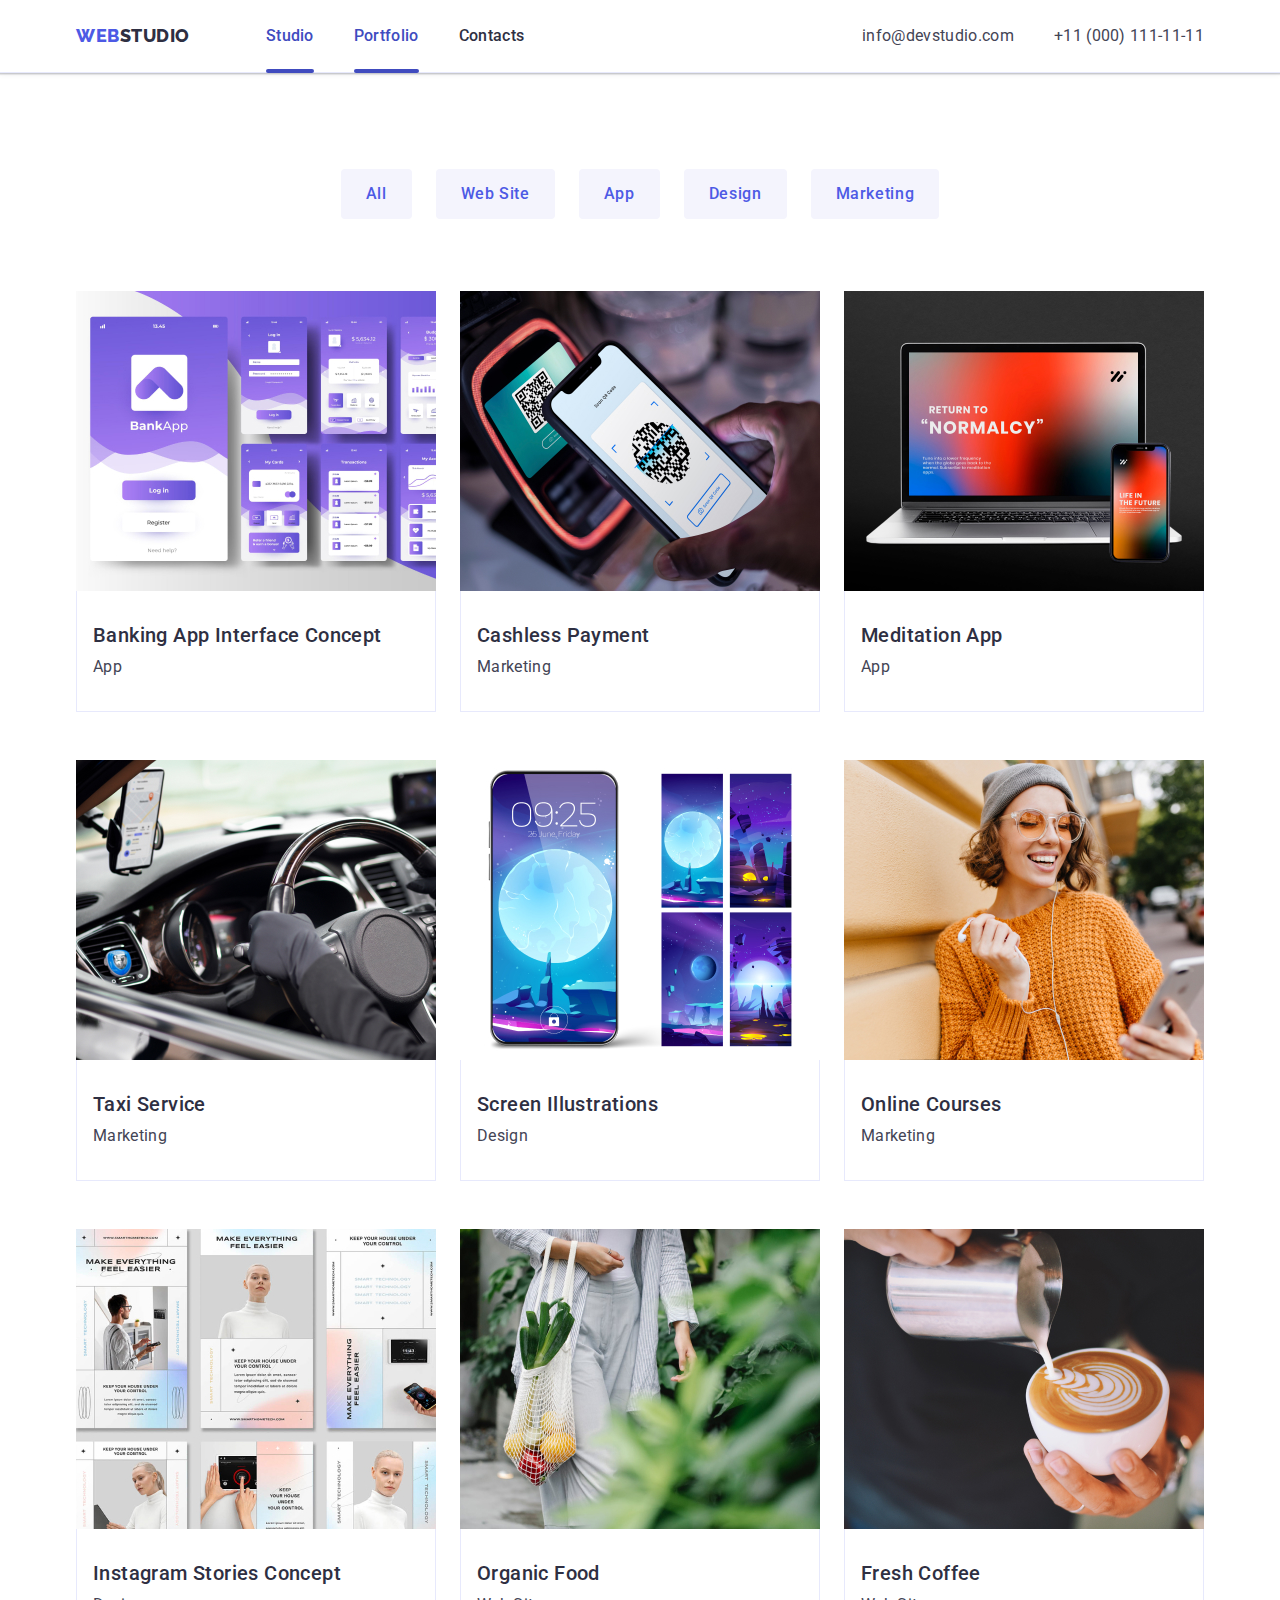
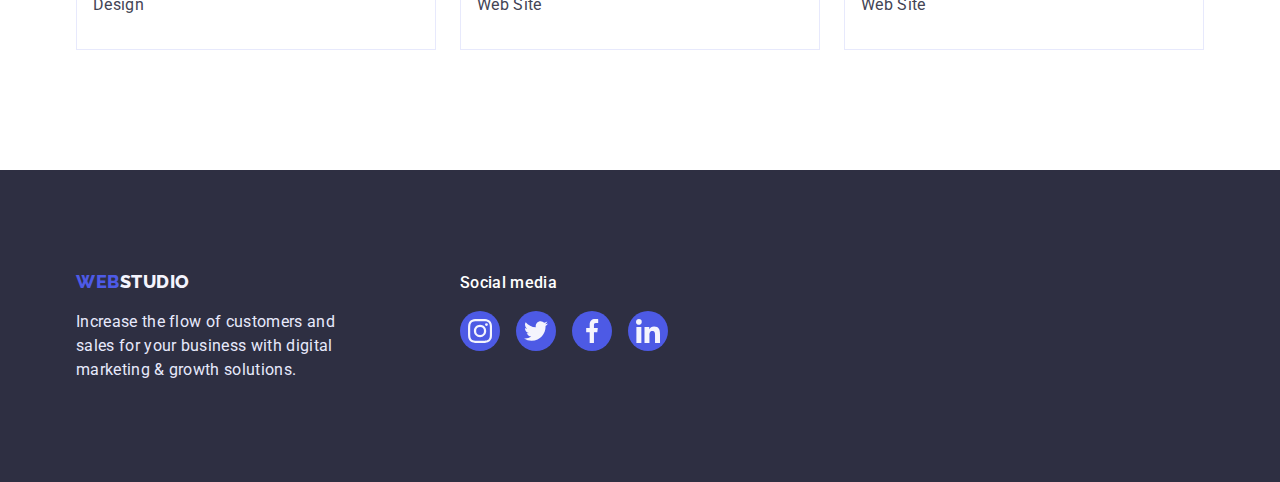
==== portfolio.html @ e7338d20 "Initial commit" ====
<!DOCTYPE html>
<html lang="en">

<head>
  <meta charset="UTF-8" />
  <meta http-equiv="X-UA-Compatible" content="IE=edge" />
  <meta name="viewport" content="width=device-width, initial-scale=1.0" />
  <title>Portfolio</title>
  <link rel="preconnect" href="https://fonts.googleapis.com" />
  <link rel="preconnect" href="https://fonts.gstatic.com" crossorigin />
  <link href="https://fonts.googleapis.com/css2?family=Raleway:wght@800&family=Roboto:wght@400;500;700;900&display=swap"
    rel="stylesheet" />
  <link rel="stylesheet" href="https://cdn.jsdelivr.net/npm/modern-normalize@1.1.0/modern-normalize.min.css" />
  <link rel="stylesheet" href="./css/styles.css" />
</head>

<body>
  <!-- Header -->
  <header class="top-header">
    <div class="container header-container">
      <nav class="top-nav">
        <!-- Logo -->
        <a class="logo-link link" href="./index.html">Web<span class="logo-link-dark">Studio</span></a>
        <ul class="menu list">
          <li class="menu-item">
            <a class="menu-link current-link link" href="./index.html">Studio</a>
          </li>
          <li class="menu-item">
            <a class="menu-link current-link link" href="./portfolio.html">Portfolio</a>
          </li>
          <li class="menu-item">
            <a class="menu-link link" href="">Contacts</a>
          </li>
        </ul>
      </nav>
      <address class="address">
        <ul class="contact list">
          <li class="contact-item">
            <a class="contact-info link" href="mailto:info@devstudio.com">info@devstudio.com</a>
          </li>
          <li class="contact-item">
            <a class="contact-info link" href="tel:+110001111111">+11 (000) 111-11-11</a>
          </li>
        </ul>
      </address>
    </div>
  </header>

  <!-- Section #1 Content -->
  <main>
    <section class="portfolio-section section">
      <div class="container">
        <h1 class="visually-hidden">Filters</h1>
        <ul class="filters-list list">
          <li><button class="filters-btn" type="button">All</button></li>
          <li><button class="filters-btn" type="button">Web Site</button></li>
          <li><button class="filters-btn" type="button">App</button></li>
          <li><button class="filters-btn" type="button">Design</button></li>
          <li>
            <button class="filters-btn" type="button">Marketing</button>
          </li>
        </ul>
        <ul class="portfolio-list list">
          <li class="portfolio-item">
            <a class="portfolio-link link" href="">
              <div class="product-description">
                <img src="./images/portfolio/banking-app.jpg" alt="Banking App Interface Concept" width="360"
                  height="300" />
                <p class="overlay">
                  14 Stylish and User-Friendly App Design Concepts · Task
                  Manager App · Calorie Tracker App · Exotic Fruit Ecommerce
                  App · Cloud Storage App
                </p>
              </div>
              <div class="border-text">
                <h2 class="caption">Banking App Interface Concept</h2>
                <p class="text">App</p>
              </div>
            </a>
          </li>
          <li class="portfolio-item">
            <a class="portfolio-link link" href="">
              <div class="product-description"><img src="./images/portfolio/cashless.jpg" alt="Cashless Payment"
                  width="360" height="300" />
                <p class="overlay">
                  14 Stylish and User-Friendly App Design Concepts · Task
                  Manager App · Calorie Tracker App · Exotic Fruit Ecommerce
                  App · Cloud Storage App
                </p>
              </div>
              <div class="border-text">
                <h2 class="caption">Cashless Payment</h2>
                <p class="text">Marketing</p>
              </div>
            </a>
          </li>
          <li class="portfolio-item">
            <a class="portfolio-link link" href="">
              <div class="product-description"><img src="./images/portfolio/meditation-app.jpg" alt="Meditation App"
                  width="360" height="300" />
                <p class="overlay">
                  14 Stylish and User-Friendly App Design Concepts · Task
                  Manager App · Calorie Tracker App · Exotic Fruit Ecommerce
                  App · Cloud Storage App
                </p>
              </div>
              <div class="border-text">
                <h2 class="caption">Meditation App</h2>
                <p class="text">App</p>
              </div>
            </a>
          </li>
          <li class="portfolio-item">
            <a class="portfolio-link link" href="">
              <div class="product-description"><img src="./images/portfolio/taxi-services.jpg" alt="Taxi Service"
                  width="360" height="300" />
                <p class="overlay">
                  14 Stylish and User-Friendly App Design Concepts · Task
                  Manager App · Calorie Tracker App · Exotic Fruit Ecommerce
                  App · Cloud Storage App
                </p>
              </div>
              <div class="border-text">
                <h2 class="caption">Taxi Service</h2>
                <p class="text">Marketing</p>
              </div>
            </a>
          </li>
          <li class="portfolio-item">
            <a class="portfolio-link link" href="">
              <div class="product-description"><img src="./images/portfolio/screen-illustration.jpg"
                  alt="Screen Illustrations" width="360" height="300" />
                <p class="overlay">
                  14 Stylish and User-Friendly App Design Concepts · Task
                  Manager App · Calorie Tracker App · Exotic Fruit Ecommerce
                  App · Cloud Storage App
                </p>
              </div>
              <div class="border-text">
                <h2 class="caption">Screen Illustrations</h2>
                <p class="text">Design</p>
              </div>
            </a>
          </li>
          <li class="portfolio-item">
            <a class="portfolio-link link" href="">
              <div class="product-description"><img src="./images/portfolio/online-courses.jpg" alt="Online Courses"
                  width="360" height="300" />
                <p class="overlay">
                  14 Stylish and User-Friendly App Design Concepts · Task
                  Manager App · Calorie Tracker App · Exotic Fruit Ecommerce
                  App · Cloud Storage App
                </p>
              </div>
              <div class="border-text">
                <h2 class="caption">Online Courses</h2>
                <p class="text">Marketing</p>
              </div>
            </a>
          </li>
          <li class="portfolio-item">
            <a class="portfolio-link link" href="">
              <div class="product-description"><img src="./images/portfolio/instagram-stories.jpg"
                  alt="Instagram Stories Concept" width="360" height="300" />
                <p class="overlay">
                  14 Stylish and User-Friendly App Design Concepts · Task
                  Manager App · Calorie Tracker App · Exotic Fruit Ecommerce
                  App · Cloud Storage App
                </p>
              </div>
              <div class="border-text">
                <h2 class="caption">Instagram Stories Concept</h2>
                <p class="text">Design</p>
              </div>
            </a>
          </li>
          <li class="portfolio-item">
            <a class="portfolio-link link" href="">
              <div class="product-description"><img src="./images/portfolio/organic-food.jpg" alt="Organic Food"
                  width="360" height="300" />
                <p class="overlay">
                  14 Stylish and User-Friendly App Design Concepts · Task
                  Manager App · Calorie Tracker App · Exotic Fruit Ecommerce
                  App · Cloud Storage App
                </p>
              </div>
              <div class="border-text">
                <h2 class="caption">Organic Food</h2>
                <p class="text">Web Site</p>
              </div>
            </a>
          </li>
          <li class="portfolio-item">
            <a class="portfolio-link link" href="">
              <div class="product-description"><img src="./images/portfolio/fresh-coffe.jpg" alt="Fresh Coffee"
                  width="360" height="300" />
                <p class="overlay">
                  14 Stylish and User-Friendly App Design Concepts · Task
                  Manager App · Calorie Tracker App · Exotic Fruit Ecommerce
                  App · Cloud Storage App
                </p>
              </div>
              <div class="border-text">
                <h2 class="caption">Fresh Coffee</h2>
                <p class="text">Web Site</p>
              </div>
            </a>
          </li>
        </ul>
      </div>
    </section>
  </main>
  <!-- Section #2 Footer -->
  <footer class="footer-page">
    <div class="container footer-container">
      <div class="footer-logo-box">
        <a class="logo-link link" href="./index.html">Web<span class="logo-link-white">Studio</span></a>
        <p class="footer-text text">
          Increase the flow of customers and sales for your business with
          digital marketing & growth solutions.
        </p>
      </div>
      <div class="footer-social-box">
        <p class="social-text text">Social media</p>
        <ul class="footer-soc-list list">
          <li class="footer-soc-item">
            <a href="" class="footer-soc-link link">
              <svg width="24" height="24" class="footer-soc-icon">
                <use href="./images/icons.svg#icon-instagram"></use>
              </svg>
            </a>
          </li>
          <li class="footer-soc-item">
            <a href="" class="footer-soc-link link">
              <svg width="24" height="24" class="footer-soc-icon">
                <use href="./images/icons.svg#icon-twitter"></use>
              </svg>
            </a>
          </li>
          <li class="footer-soc-item">
            <a href="" class="footer-soc-link link">
              <svg width="24" height="24" class="footer-soc-icon">
                <use href="./images/icons.svg#icon-facebook"></use>
              </svg>
            </a>
          </li>
          <li class="footer-soc-item">
            <a href="" class="footer-soc-link link">
              <svg width="24" height="24" class="footer-soc-icon">
                <use href="./images/icons.svg#icon-linkedin"></use>
              </svg>
            </a>
          </li>
        </ul>
      </div>
    </div>
  </footer>
</body>

</html>
<!--Code by Yaroslav Yarmolchuk-->
---- css/styles.css ----
:root {
  --primary-text-color: #434455;
  --secondary-text-color: #2e2f42;
  --accent-color: #4d5ae5;
  --pointing-state-color: #404bbf;
  --primary-white-color: #ffffff;
  --cloud-color: #f4f4fd;
  --cornflower-color: #e7e9fc;
  --color-green: #31d0aa;
  --color-light-slate: #8e8f99;
}

body {
  font-family: 'Roboto', sans-serif;
  color: var(--primary-text-color);
}

h1,
h2,
h3,
h4,
p {
  margin: 0;
}

ul {
  padding-left: 0;
  margin: 0;
}
img {
  display: block;
  max-width: 100%;
  height: auto;
}

address {
  font-style: normal;
}

button {
  cursor: pointer;
}

.container {
  width: 1158px;
  padding-left: 15px;
  padding-right: 15px;
  margin: 0 auto;
}

.list {
  padding: 0;
  margin: 0;
  list-style: none;
}

.link {
  text-decoration: none;
}
/**
  |================================
             Components
  |================================
*/
.logo-link {
  font-family: 'Raleway', sans-serif;
  font-weight: 800;
  font-size: 18px;
  line-height: 1.33;
  letter-spacing: 0.03em;
  text-transform: uppercase;
  color: var(--accent-color);
}

.logo-link-dark {
  color: var(--secondary-text-color);
}

.logo-link-white {
  color: var(--cloud-color);
}

.title {
  margin-bottom: 72px;
  font-size: 36px;
  line-height: 1.11;
  text-align: center;
  letter-spacing: 0.02em;
  text-transform: capitalize;
  color: var(--secondary-text-color);
  line-height: 1.1;
}

.caption {
  font-weight: 500;
  font-size: 20px;
  line-height: 1.2;
  letter-spacing: 0.02em;
  color: var(--secondary-text-color);
  margin-bottom: 8px;
}

.text {
  font-size: 16px;
  line-height: 1.5;
  letter-spacing: 0.02em;
  color: var(--primary-text-color);
}

.section {
  padding-top: 120px;
  padding-bottom: 120px;
}

.flex-list {
  display: flex;
  flex-wrap: wrap;
  gap: 24px;
}

.visually-hidden {
  position: absolute;
  width: 1px;
  height: 1px;
  margin: -1px;
  border: 0;
  padding: 0;
  white-space: nowrap;
  clip-path: inset(100%);
  clip: rect(0 0 0 0);
  overflow: hidden;
}
/**
  |================================
            End Components
  |================================
*/
/**
  |================================
              Header
  |================================
*/
.header-container {
  display: flex;
  align-items: center;
  justify-content: space-between;
}

.top-nav {
  display: flex;
  align-items: center;
}

.menu {
  display: flex;
  align-items: center;
}

.contact {
  display: flex;
  align-items: center;
}

.contact-item:not(:last-child) {
  margin-right: 40px;
}

.logo-link {
  margin-right: 76px;
}

.menu-item:not(:last-child) {
  margin-right: 40px;
}

.top-header {
  padding-top: 24px;
  padding-bottom: 24px;
  border-bottom: 1px solid var(--cornflower-color);
  box-shadow: 0px 2px 1px rgba(46, 47, 66, 0.08),
    0px 1px 1px rgba(46, 47, 66, 0.16), 0px 1px 6px rgba(46, 47, 66, 0.08);
}

.menu-link {
  font-weight: 500;
  font-size: 16px;
  line-height: 1.5;
  letter-spacing: 0.02em;
  color: var(--secondary-text-color);
  transition: color 250ms cubic-bezier(0.4, 0, 0.2, 1);
}
.current-link {
  position: relative;
  color: var(--pointing-state-color);
}

.current-link::after {
  content: '';

  position: absolute;
  top: 43px;
  left: 0;
  bottom: -1px;
  display: block;
  width: 100%;
  height: 4px;
  background: var(--pointing-state-color);
  border-radius: 2px;
}
.contact-info {
  font-size: 16px;
  line-height: 1.5;
  letter-spacing: 0.02em;
  color: var(--primary-text-color);
  transition: color 250ms cubic-bezier(0.4, 0, 0.2, 1);
}

.menu-link:hover,
.menu-link:focus,
.contact-info:hover,
.contact-info:focus {
  color: var(--pointing-state-color);
}

/**
  |================================
             End Header
  |================================
*/
/**
  |================================
              Hero Image
  |================================
*/
.hero {
  text-align: center;
  padding-top: 188px;
  padding-bottom: 188px;
  background-image: linear-gradient(
      rgba(46, 47, 66, 0.7),
      rgba(46, 47, 66, 0.7)
    ),
    url(../images/header-image/people-office.jpg);
  background-color: var(--secondary-text-color);
  max-width: 1440px;
  margin-left: auto;
  margin-right: auto;
  background-repeat: no-repeat;
  background-position: center;
  background-size: cover;
}

.hero-title {
  font-size: 56px;
  line-height: 1.07;
  letter-spacing: 0.02em;
  color: var(--primary-white-color);
  max-width: 496px;
  margin: 0 auto;
  margin-bottom: 48px;
}

.modal-btn {
  border: 0 solid transparent;
  border-radius: 4px;
  min-width: 169px;
  padding: 16px 32px;
  font-family: 'Roboto', sans-serif;
  font-weight: 500;
  font-size: 16px;
  line-height: 1.5;
  letter-spacing: 0.04em;
  color: var(--primary-white-color);
  background: var(--accent-color);
  box-shadow: 0px 4px 4px rgba(0, 0, 0, 0.15);
  transition: background-color 250ms cubic-bezier(0.4, 0, 0.2, 1);
}

.modal-btn:hover,
.modal-btn:focus {
  background: var(--pointing-state-color);
  box-shadow: 0px 4px 4px rgba(0, 0, 0, 0.15);
  color: var(--primary-white-color);
}

/**
  |================================
          End Hero Image
  |================================
*/
/**
  |================================
          Skills Section
  |================================
*/
.skills-list {
  margin-top: 0;
}

.skills-item {
  flex-basis: calc((100% - 72px) / 4);
}

.skills-card {
  display: flex;
  justify-content: center;
  background-color: var(--cloud-color);
  border-radius: 4px;
  padding-top: 24px;
  padding-bottom: 24px;
  margin-bottom: 8px;
  align-items: center;
}
/**
  |================================
         End Skills Section
  |================================
*/

/**
  |================================
            Work Section
  |================================
*/
.work-section {
  padding-top: 0;
}

.work-item {
  flex-basis: calc((100% - 48px) / 3);
}
/**
  |================================
          End Work Section
  |================================
*/

/**
  |================================
          Team Section
  |================================
*/
.team-section {
  background: var(--cloud-color);
}

.team-item {
  flex-basis: calc((100% - 72px) / 4);
  box-shadow: 0px 1px 6px rgba(46, 47, 66, 0.08),
    0px 1px 1px rgba(46, 47, 66, 0.16), 0px 2px 1px rgba(46, 47, 66, 0.08);
  border-radius: 0px 0px 4px 4px;
}

.team-text {
  padding: 32px 0px;
  text-align: center;
  background-color: var(--primary-white-color);
  box-shadow: 0px 1px 6px rgba(46, 47, 66, 0.08),
    0px 1px 1px rgba(46, 47, 66, 0.16), 0px 2px 1px rgba(46, 47, 66, 0.08);
  border-radius: 0px 0px 4px 4px;
}

.team-soc-list {
  display: flex;
  justify-content: center;
  gap: 24px;
  margin-top: 8px;
}

.team-soc-item {
  width: 40px;
  height: 40px;
}

.team-soc-link {
  width: 100%;
  height: 100%;
  border-radius: 50%;
  background-color: var(--accent-color);
  display: flex;
  align-items: center;
  justify-content: center;
  transition: background-color 250ms cubic-bezier(0.4, 0, 0.2, 1);
}

.team-soc-link:hover,
.team-soc-link:focus {
  background-color: var(--pointing-state-color);
}

.team-soc-icon {
  fill: var(--cloud-color);
}
/**
  |================================
          End Team Section
  |================================
*/

/**
  |================================
          Customers Section
  |================================
*/
.customers-list {
  display: flex;
  gap: 24px;
}
.customers-link {
  display: flex;
  justify-content: center;
  align-items: center;
  border: 1px solid var(--color-light-slate);
  border-radius: 4px;

  height: 88px;
  width: 168px;
  color: var(--color-light-slate);
  transition: border-color 250ms cubic-bezier(0.4, 0, 0.2, 1),
    color 250ms cubic-bezier(0.4, 0, 0.2, 1);
}

.customers-link:hover,
.customers-link:focus {
  border: 1px solid var(--pointing-state-color);
  color: #404bbf;
}

.customers-icon {
  fill: currentColor;
}
.customers-card {
  width: calc((100% - 120px) / 6);
  height: 88px;
}
.customers-icon:hover,
:focus {
  color: #404bbf;
}
/**
  |================================
        End Customers Section
  |================================
*/

/**
  |================================
              Footer
  |================================
*/
.footer-text {
  color: var(--cornflower-color);
  margin-top: 16px;
  width: 264px;
  display: flex;
  align-items: baseline;
}

.footer-page {
  background: var(--secondary-text-color);
  padding-top: 100px;
  padding-bottom: 100px;
}

.footer-container {
  display: flex;
  align-items: baseline;
}

.footer-logo-box {
  margin-right: 120px;
}

.social-text {
  font-weight: 500;
  color: var(--primary-white-color);
  margin-bottom: 16px;
}

.footer-soc-list {
  display: flex;
  justify-content: center;
  gap: 16px;
}
/*.footer-soc-item {
  }*/
.footer-soc-link {
  width: 40px;
  height: 40px;
  border-radius: 50%;
  /*background-color: rgba(255, 255, 255, 0.1);*/
  display: flex;
  align-items: center;
  justify-content: center;
  background-color: var(--accent-color);
  transition: background-color 250ms cubic-bezier(0.4, 0, 0.2, 1);
}

.footer-soc-link:hover,
.footer-soc-link:focus {
  background-color: var(--color-green);
}

.footer-soc-icon {
  fill: var(--cloud-color);
}
/**
  |================================
                Footer
  |================================
*/

/**
  |================================
          Portfolio Section
  |================================
*/
.filters-btn {
  font-family: 'Roboto', sans-serif;
  font-weight: 500;
  font-size: 16px;
  line-height: 1.5;
  letter-spacing: 0.04em;
  color: var(--accent-color);
  background-color: var(--cloud-color);
  border: 1px solid transparent;
  border-radius: 4px;
  padding: 12px 24px;
  transition: color 250ms cubic-bezier(0.4, 0, 0.2, 1),
    background-color 250ms cubic-bezier(0.4, 0, 0.2, 1),
    border-color 250ms cubic-bezier(0.4, 0, 0.2, 1),
    box-shadow 250ms cubic-bezier(0.4, 0, 0.2, 1);
}

.filters-btn:hover,
.filters-btn:focus {
  color: var(--primary-white-color);
  background: var(--pointing-state-color);
  box-shadow: 0px 3px 1px rgba(0, 0, 0, 0.1), 0px 2px 1px rgba(0, 0, 0, 0.08),
    0px 2px 2px rgba(0, 0, 0, 0.12);
}
.portfolio-link {
  display: block;
  transition: box-shadow 250ms cubic-bezier(0.4, 0, 0.2, 1);
}
.portfolio-link:hover {
  box-shadow: 0px 1px 6px rgba(46, 47, 66, 0.08),
    0px 1px 1px rgba(46, 47, 66, 0.16), 0px 2px 1px rgba(46, 47, 66, 0.08);
  transform: translateY(0%);
}
.portfolio-link:focus {
  box-shadow: 0px 1px 6px rgba(46, 47, 66, 0.08),
    0px 1px 1px rgba(46, 47, 66, 0.16), 0px 2px 1px rgba(46, 47, 66, 0.08);
  transform: translateY(0%);
}
.portfolio-link:hover .overlay,
.portfolio-link:focus .overlay {
  transform: translate(0, 0);
}
.portfolio-section {
  padding-top: 96px;
}

.filters-list {
  margin-bottom: 72px;
  display: flex;
  flex-wrap: wrap;
  gap: 24px;
  justify-content: center;
}

.portfolio-list {
  display: flex;
  flex-wrap: wrap;
  row-gap: 48px;
  column-gap: 24px;
}
.product-description {
  position: relative;
  overflow: hidden;
}

.portfolio-item {
  flex-basis: calc((100% - 48px) / 3);
  transition: box-shadow 250ms cubic-bezier(0.4, 0, 0.2, 1);
}

.border-text {
  width: 360px;
  padding-top: 32px;
  padding-bottom: 32px;
  padding-left: 16px;
  border: 1px solid var(--cornflower-color);
  border-top: none;
}

.portfolio-item:hover {
  box-shadow: 0px 1px 6px rgba(46, 47, 66, 0.08),
    0px 1px 1px rgba(46, 47, 66, 0.16), 0px 2px 1px rgba(46, 47, 66, 0.08);
  display: block;
}
.overlay {
  position: absolute;
  top: 0;
  line-height: 1.5;
  letter-spacing: 0.02em;
  color: var(--cloud-color);
  padding: 40px 32px;
  background-color: #4d5ae5;
  height: 100%;
  transform: translateY(100%);
  transition: transform 250ms cubic-bezier(0.4, 0, 0.2, 1);
}
/**
  |================================
          End Portfolio Section
  |================================
*/
/**
  |================================
  |         Modal Window
  |================================
*/
.backdrop {
  position: fixed;
  top: 0;
  left: 0;
  z-index: 100;
  width: 100%;
  height: 100%;
  background-color: rgba(46, 47, 66, 0.4);
  transition: opacity 250ms cubic-bezier(0.4, 0, 0.2, 1),
    visibility 250ms cubic-bezier(0.4, 0, 0.2, 1);
}

.backdrop.is-hidden {
  opacity: 0;
  visibility: hidden;
  pointer-events: none;
}

.modal {
  position: absolute;
  width: 408px;
  min-height: 576px;
  top: 50%;
  left: 50%;
  transform: translate(-50%, -50%) scale(1);
  transition: transform 250ms cubic-bezier(0.4, 0, 0.2, 1);
  background: #fcfcfc;
  /*background-color: var(--primary-white-color);*/
  box-shadow: 0px 1px 1px rgba(0, 0, 0, 0.14), 0px 1px 3px rgba(0, 0, 0, 0.12),
    0px 2px 1px rgba(0, 0, 0, 0.2);
  border-radius: 4px;
  padding: 24px;
}

.backdrop.is-hidden .modal {
  transform: translate(-50%, -50%) scale(0);
}

.modal-close-btn {
  position: absolute;
  top: 24px;
  right: 24px;
  display: flex;
  align-items: center;
  justify-content: center;

  margin-left: auto;
  width: 24px;
  height: 24px;
  background-color: #e7e9fc;
  border: 1px solid rgba(0, 0, 0, 0.1);
  border-radius: 50%;
  padding: 0;
  transition: background-color 250ms cubic-bezier(0.4, 0, 0.2, 1),
    border 250ms cubic-bezier(0.4, 0, 0.2, 1);
}

.modal-close-btn:hover,
.modal-close-btn:focus {
  background-color: var(--pointing-state-color);
  border: none;
}

.modal-close-icon {
  fill: var(--secondary-text-color);
  transition: fill 250ms cubic-bezier(0.4, 0, 0.2, 1);
}

.modal-close-btn:hover .modal-close-icon,
.modal-close-btn:focus .modal-close-icon {
  fill: var(--primary-white-color);
}

/**
  |================================
  |        End Modal Window
  |================================
*/
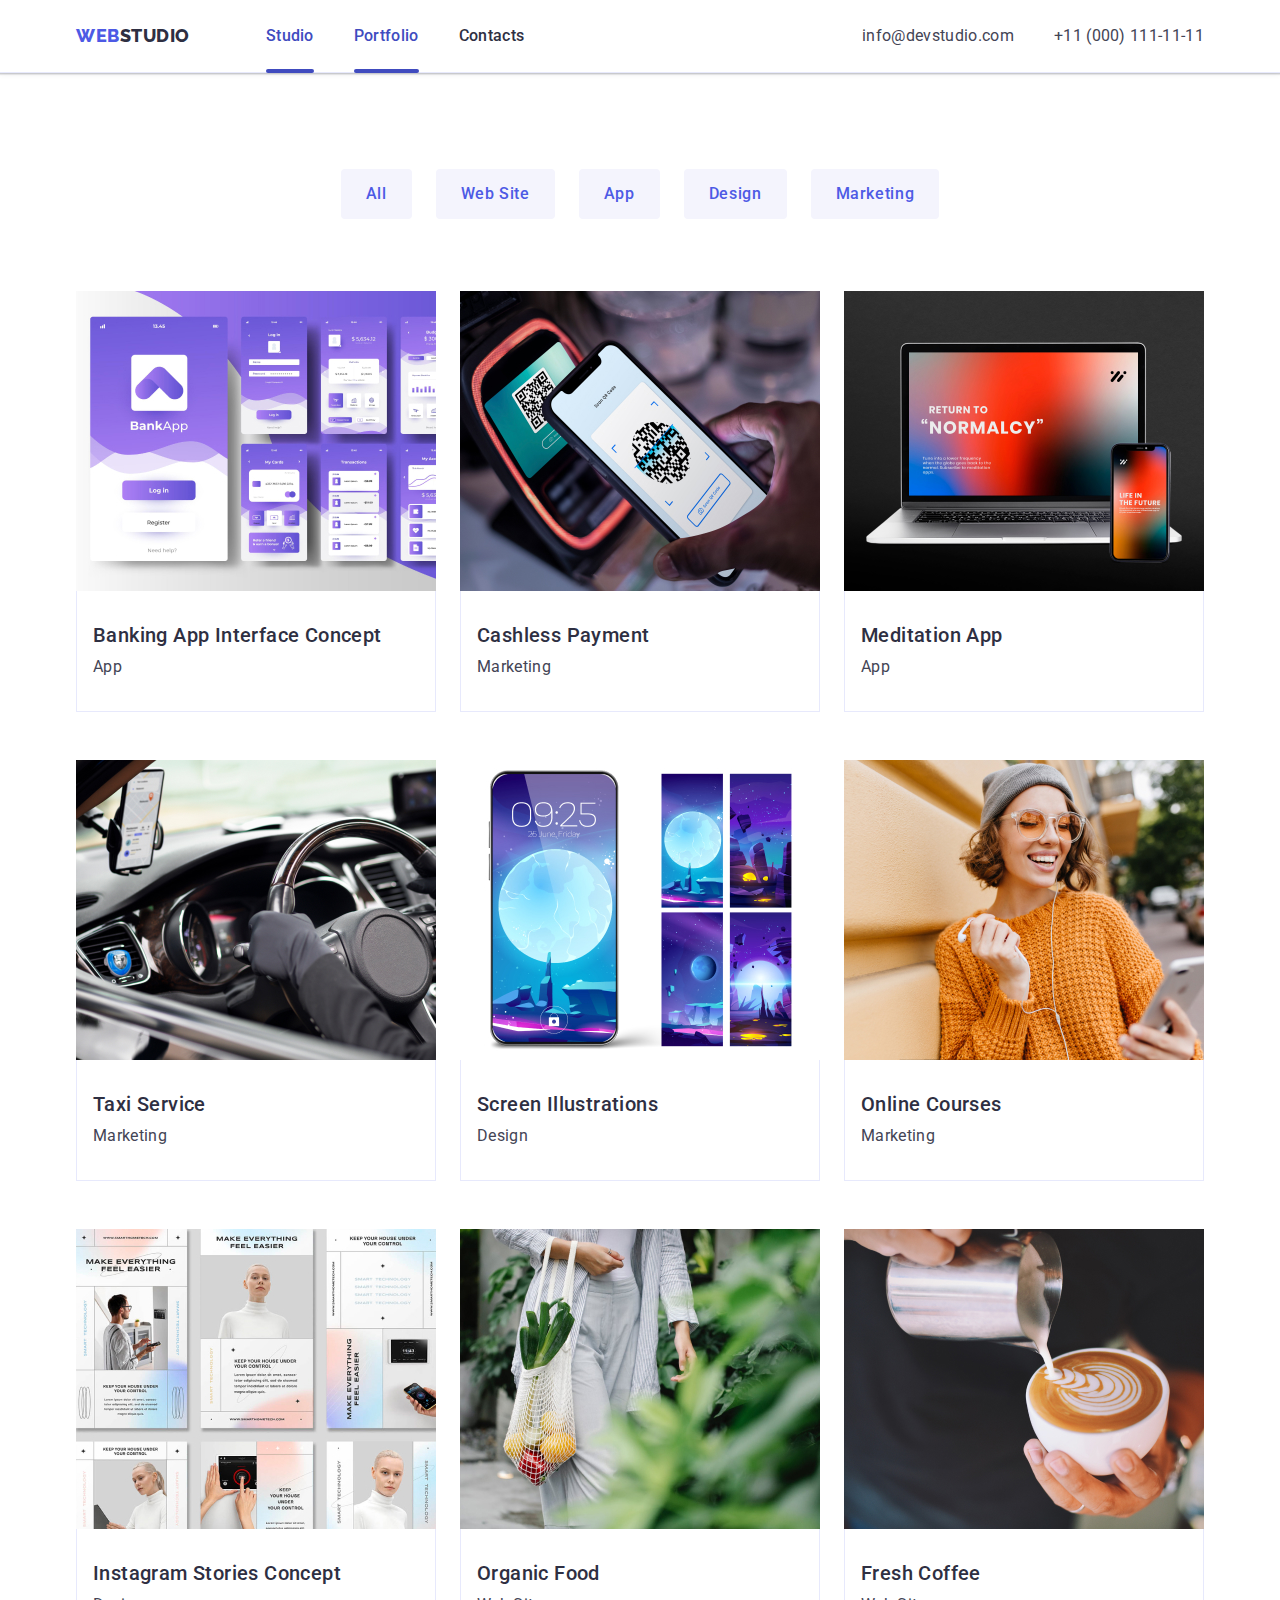
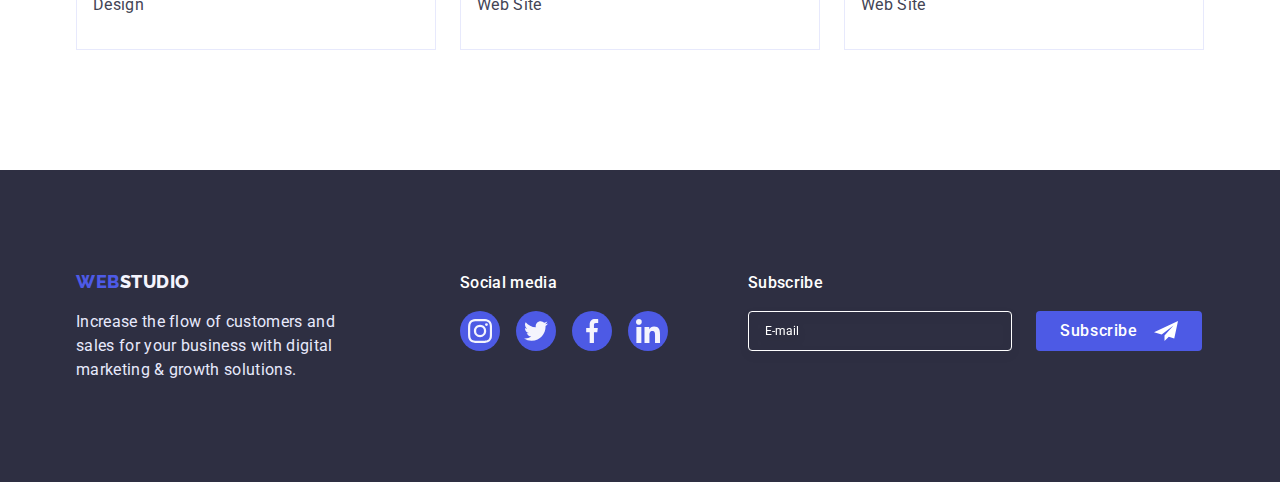
==== commit 84e5f570: "2" ====
--- a/portfolio.html
+++ b/portfolio.html
@@ -211,6 +211,7 @@
     </section>
   </main>
   <!-- Section #2 Footer -->
+  <!-- Footer -->
   <footer class="footer-page">
     <div class="container footer-container">
       <div class="footer-logo-box">
@@ -253,6 +254,20 @@
           </li>
         </ul>
       </div>
+      <div class="footer-subcribe-box">
+        <p class="social-text text">Subscribe</p>
+        <form class="footer-subscribe-form">
+          <label class="footer-label">
+            <input type="email" name="email" class="subscribe-input" placeholder="E-mail" />
+          </label>
+          <button class="subscribe-btn" type="submit">
+            Subscribe
+            <svg width="24" height="24" class="footer-subscribe-icon">
+              <use href="./images/icons.svg#icon-frame"></use>
+            </svg>
+          </button>
+        </form>
+      </div>
     </div>
   </footer>
 </body>
--- a/css/styles.css
+++ b/css/styles.css
@@ -272,8 +272,11 @@
   letter-spacing: 0.04em;
   color: var(--primary-white-color);
   background: var(--accent-color);
-  box-shadow: 0px 4px 4px rgba(0, 0, 0, 0.15);
-  transition: background-color 250ms cubic-bezier(0.4, 0, 0.2, 1);
+  /*box-shadow: 0px 4px 4px rgba(0, 0, 0, 0.15);
+  transition: background-color 250ms cubic-bezier(0.4, 0, 0.2, 1);*/
+  transition-property: background-color, box-shadow;
+  transition-duration: 250ms;
+  transition-timing-function: cubic-bezier(0.4, 0, 0.2, 1);
 }
 
 .modal-btn:hover,
@@ -428,6 +431,7 @@
 
 .customers-icon {
   fill: currentColor;
+  transition: fill 250ms cubic-bezier(0.4, 0, 0.2, 1);
 }
 .customers-card {
   width: calc((100% - 120px) / 6);
@@ -436,6 +440,10 @@
 .customers-icon:hover,
 :focus {
   color: #404bbf;
+}
+.customers-link:hover .customers-icon,
+.customers-link:focus .customers-icon {
+  fill: var(--pointing-state-color);
 }
 /**
   |================================
@@ -466,7 +474,9 @@
   display: flex;
   align-items: baseline;
 }
-
+.footer-social-box {
+  margin-right: 80px;
+}
 .footer-logo-box {
   margin-right: 120px;
 }
@@ -504,6 +514,58 @@
 .footer-soc-icon {
   fill: var(--cloud-color);
 }
+.footer-subscribe-form {
+  display: flex;
+  gap: 24px;
+}
+
+.subscribe-input {
+  width: 264px;
+  height: 40px;
+  border: 1px solid var(--primary-white-color);
+  filter: drop-shadow(0px 4px 4px rgba(0, 0, 0, 0.15));
+  border-radius: 4px;
+  font-size: 12px;
+  line-height: 2;
+  background-color: inherit;
+  color: var(--primary-white-color);
+  padding-left: 16px;
+}
+
+input[type='email'].subscribe-input::placeholder {
+  color: var(--primary-white-color);
+}
+
+.subscribe-btn {
+  display: flex;
+  gap: 16px;
+  padding: 8px 24px;
+
+  font-family: 'Roboto', sans-serif;
+  font-weight: 500;
+  font-size: 16px;
+  line-height: 1.5;
+  letter-spacing: 0.04em;
+  border: none;
+  border-radius: 4px;
+  min-width: 165px;
+  color: var(--primary-white-color);
+  background-color: var(--accent-color);
+
+  transition-property: background-color;
+  transition-duration: 250ms;
+  transition-timing-function: cubic-bezier(0.4, 0, 0.2, 1);
+}
+
+.subscribe-btn:hover,
+.subscribe-btn:focus {
+  background-color: var(--pointing-state-color);
+}
+
+.footer-subscribe-icon {
+  fill: var(--primary-white-color);
+}
+
 /**
   |================================
                 Footer
@@ -538,6 +600,7 @@
   background: var(--pointing-state-color);
   box-shadow: 0px 3px 1px rgba(0, 0, 0, 0.1), 0px 2px 1px rgba(0, 0, 0, 0.08),
     0px 2px 2px rgba(0, 0, 0, 0.12);
+  border: 0;
 }
 .portfolio-link {
   display: block;
@@ -610,6 +673,24 @@
   height: 100%;
   transform: translateY(100%);
   transition: transform 250ms cubic-bezier(0.4, 0, 0.2, 1);
+}
+.portfolio-link:hover .overlay,
+.portfolio-link:focus .overlay {
+  transform: translate(0, 0);
+}
+.border-text {
+  width: 360px;
+  padding-top: 32px;
+  padding-bottom: 32px;
+  padding-left: 16px;
+  border: 1px solid var(--cornflower-color);
+  border-top: none;
+}
+
+.portfolio-item {
+  flex-basis: calc((100% - 48px) / 3);
+
+  transition: box-shadow 250ms cubic-bezier(0.4, 0, 0.2, 1);
 }
 /**
   |================================
@@ -693,7 +774,137 @@
 .modal-close-btn:focus .modal-close-icon {
   fill: var(--primary-white-color);
 }
-
+.modal-title {
+  font-weight: 500;
+  color: var(--secondary-text-color);
+  text-align: center;
+  margin-bottom: 16px;
+  margin-top: 72px;
+}
+
+.modal-field {
+  margin-bottom: 8px;
+}
+
+.modal-label-text {
+  display: inline-block;
+  font-size: 12px;
+  margin-bottom: 5px;
+  color: var(--color-light-slate);
+}
+
+.input-wrap {
+  position: relative;
+}
+
+.modal-input {
+  width: 100%;
+  height: 40px;
+  border: 1px solid rgba(33, 33, 33, 0.2);
+  border-radius: 4px;
+  padding-left: 38px;
+  padding-top: 11px;
+  padding-bottom: 11px;
+  font-size: 14px;
+  line-height: 1.17;
+  letter-spacing: 0.04em;
+  color: var(--secondary-text-color);
+  transition: border-color 250ms cubic-bezier(0.4, 0, 0.2, 1);
+  outline: transparent;
+}
+
+.modal-input:focus {
+  border-color: var(--accent-color);
+}
+
+.modal-input-icon {
+  position: absolute;
+  top: 50%;
+  transform: translateY(-50%);
+  left: 16px;
+  transition: fill 250ms cubic-bezier(0.4, 0, 0.2, 1);
+}
+
+.modal-input:focus + .modal-input-icon {
+  fill: var(--accent-color);
+}
+
+.modal-text-area {
+  width: 100%;
+  height: 120px;
+  border: 1px solid rgba(33, 33, 33, 0.2);
+  outline: transparent;
+  background-color: transparent;
+  resize: none;
+  border-radius: 4px;
+  padding: 8px 16px;
+  font-size: 12px;
+  line-height: 1.17;
+  letter-spacing: 0.04em;
+  margin-bottom: 16px;
+  transition: border-color 250ms cubic-bezier(0.4, 0, 0.2, 1);
+}
+
+.modal-text-area:focus {
+  border-color: var(--accent-color);
+}
+
+.check-text {
+  display: flex;
+  gap: 8px;
+  font-size: 12px;
+  letter-spacing: 0.04em;
+  color: var(--color-light-slate);
+  align-items: center;
+  margin-bottom: 24px;
+}
+
+.check-text span {
+  width: 16px;
+  height: 16px;
+  border: 1px solid rgba(46, 47, 66, 0.4);
+  border-radius: 2px;
+  display: flex;
+  align-items: center;
+  justify-content: center;
+  fill: transparent;
+  transition: background-color 250ms cubic-bezier(0.4, 0, 0.2, 1);
+}
+
+.modal-check:checked + .check-text span {
+  background-color: var(--pointing-state-color);
+  border: none;
+  fill: var(--primary-white-color);
+}
+
+.privacy-link {
+  color: var(--accent-color);
+}
+
+.modal-submit-btn {
+  display: block;
+  width: 169px;
+  height: 56px;
+  margin: 0 auto;
+  text-align: center;
+  padding: 16px 32px;
+
+  color: var(--primary-white-color);
+  background-color: var(--accent-color);
+  border: none;
+  border-radius: 4px;
+  font-weight: 500;
+  font-size: 16px;
+  line-height: 1.5;
+  letter-spacing: 0.04em;
+  box-shadow: 0px 4px 4px rgba(0, 0, 0, 0.15);
+  transition: background-color 250ms cubic-bezier(0.4, 0, 0.2, 1);
+}
+
+.modal-submit-btn:hover,
+.modal-submit-btn:focus {
+  background-color: var(--pointing-state-color);
+}
 /**
   |================================
   |        End Modal Window
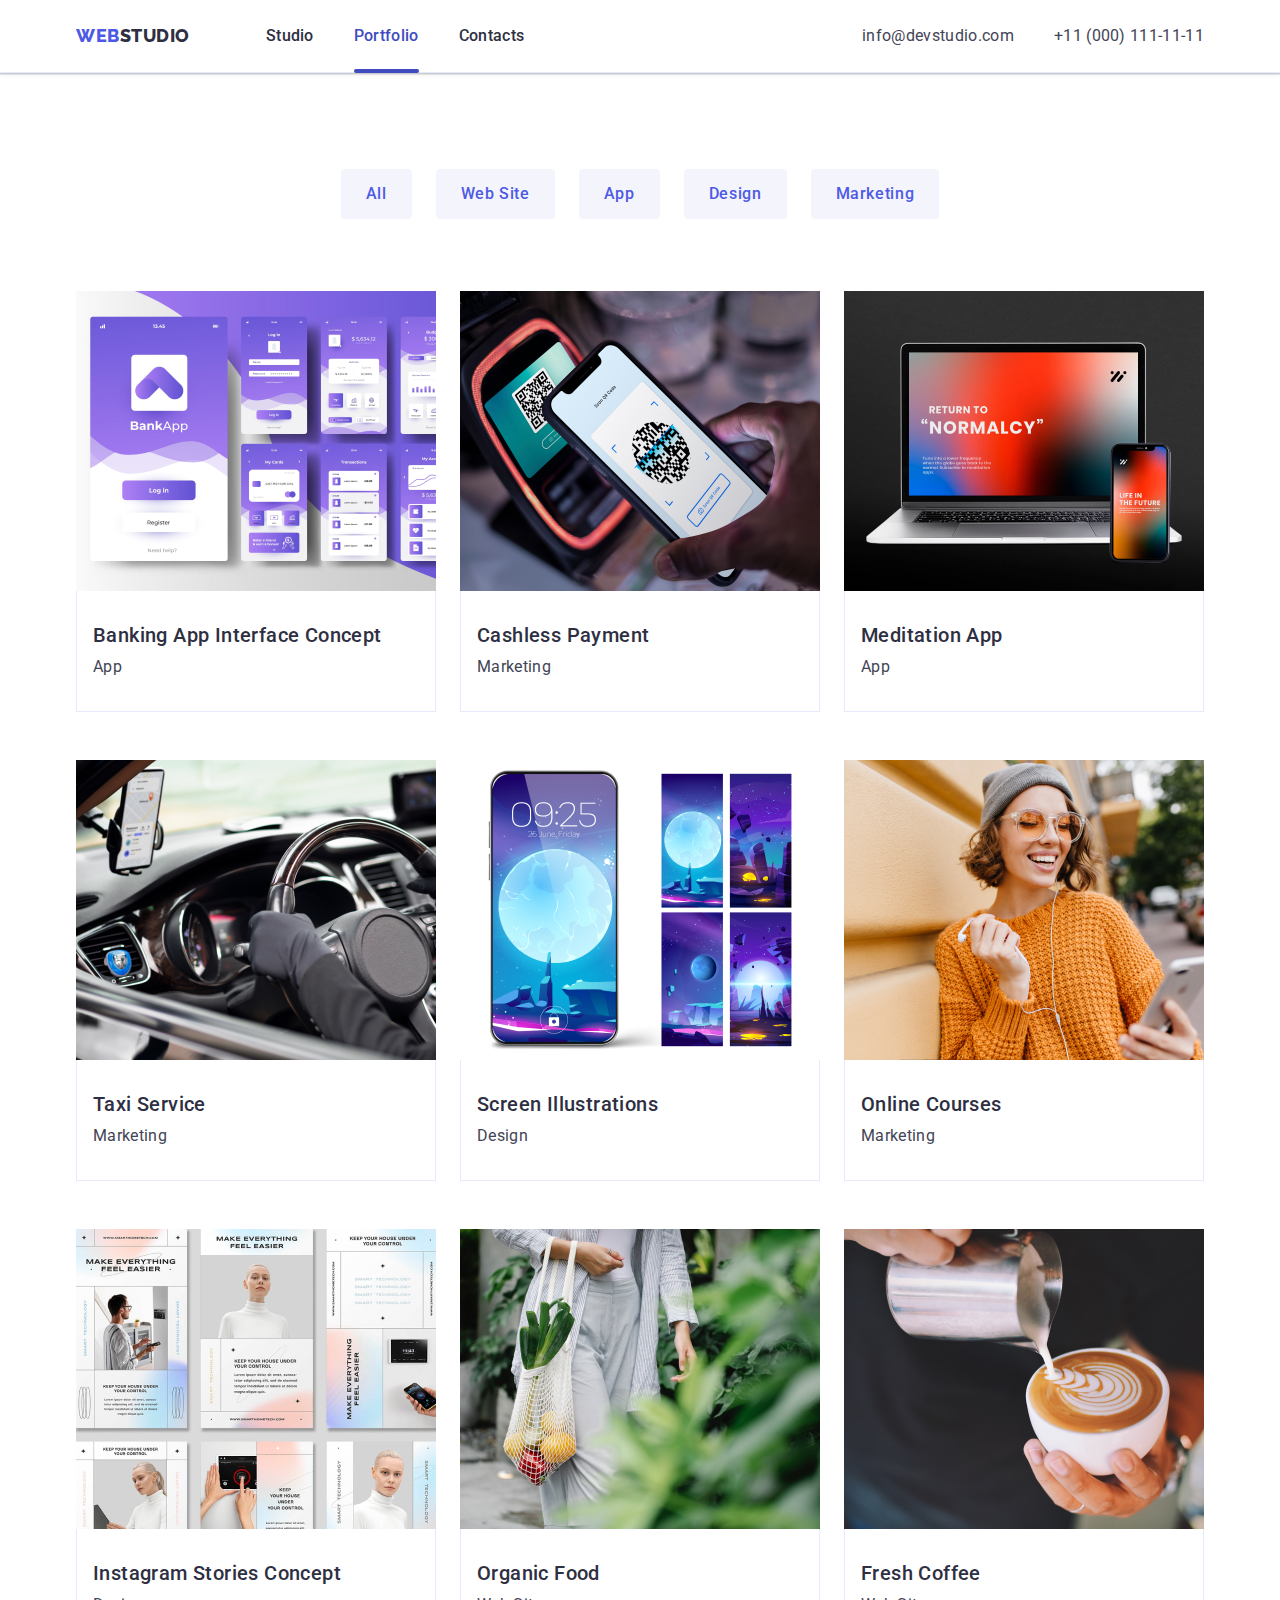
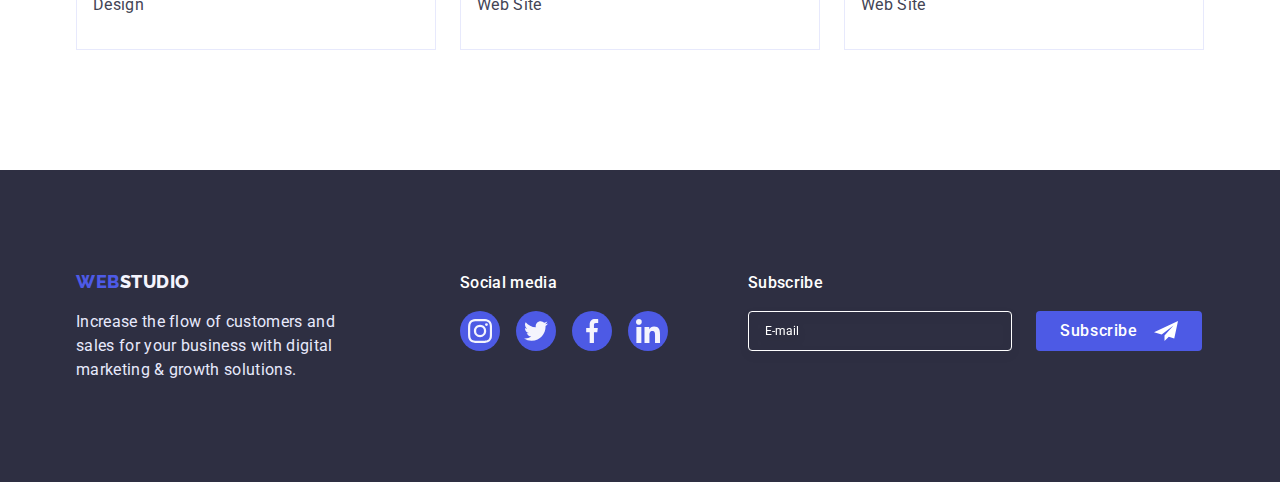
==== commit 94891166: "Finality" ====
--- a/portfolio.html
+++ b/portfolio.html
@@ -23,7 +23,7 @@
         <a class="logo-link link" href="./index.html">Web<span class="logo-link-dark">Studio</span></a>
         <ul class="menu list">
           <li class="menu-item">
-            <a class="menu-link current-link link" href="./index.html">Studio</a>
+            <a class="menu-link link" href="./index.html">Studio</a>
           </li>
           <li class="menu-item">
             <a class="menu-link current-link link" href="./portfolio.html">Portfolio</a>
--- a/css/styles.css
+++ b/css/styles.css
@@ -734,6 +734,7 @@
     0px 2px 1px rgba(0, 0, 0, 0.2);
   border-radius: 4px;
   padding: 24px;
+  padding-top: 72px;
 }
 
 .backdrop.is-hidden .modal {
@@ -779,7 +780,6 @@
   color: var(--secondary-text-color);
   text-align: center;
   margin-bottom: 16px;
-  margin-top: 72px;
 }
 
 .modal-field {
@@ -795,6 +795,7 @@
 
 .input-wrap {
   position: relative;
+  margin-bottom: 16px;
 }
 
 .modal-input {
@@ -823,6 +824,7 @@
   transform: translateY(-50%);
   left: 16px;
   transition: fill 250ms cubic-bezier(0.4, 0, 0.2, 1);
+  fill: #2e2f42;
 }
 
 .modal-input:focus + .modal-input-icon {
@@ -838,10 +840,11 @@
   resize: none;
   border-radius: 4px;
   padding: 8px 16px;
+  display: block;
   font-size: 12px;
   line-height: 1.17;
   letter-spacing: 0.04em;
-  margin-bottom: 16px;
+
   transition: border-color 250ms cubic-bezier(0.4, 0, 0.2, 1);
 }
 
